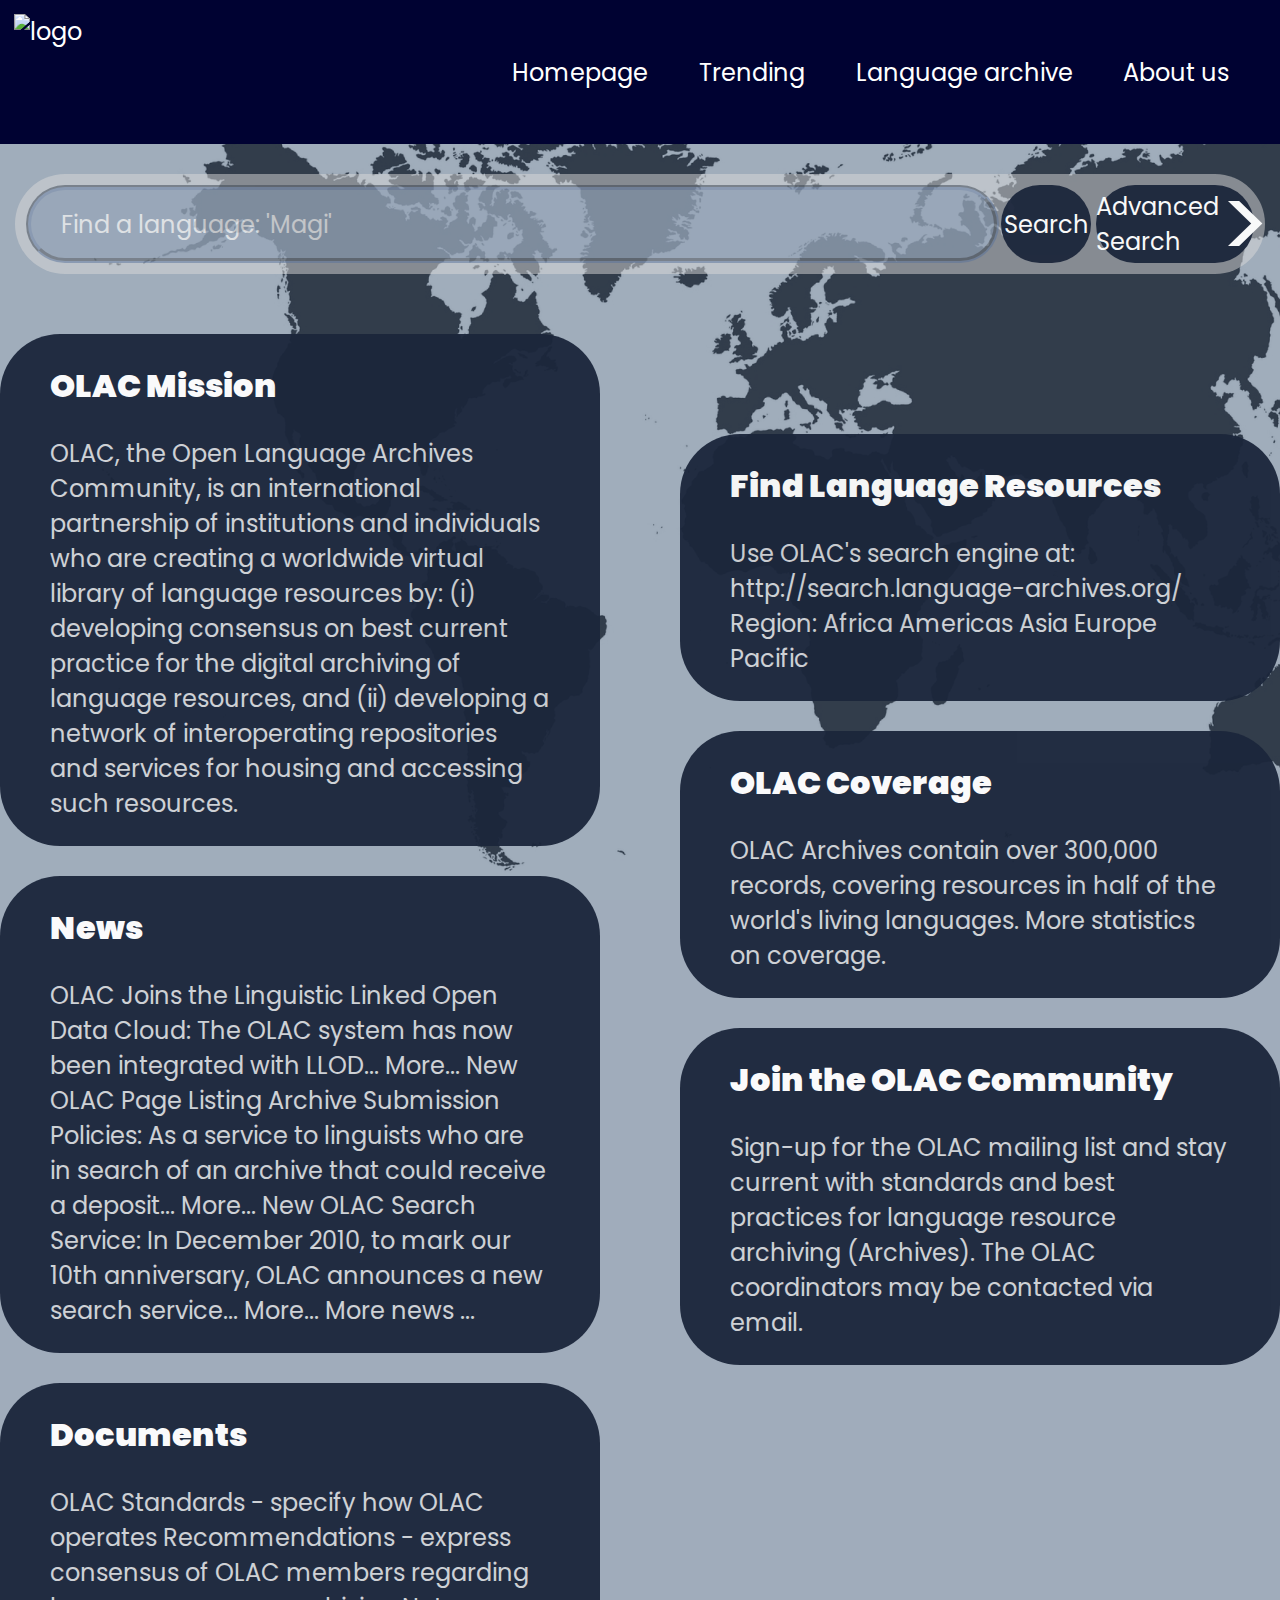
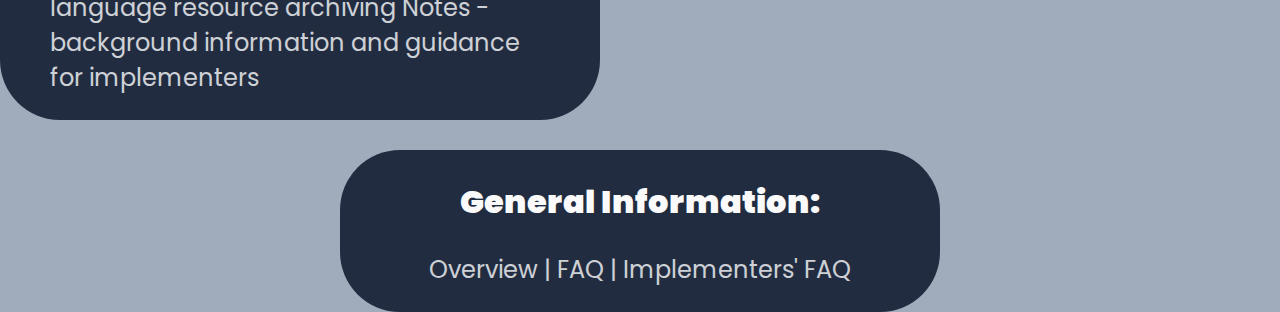
==== index.html @ 37f16895 "Updated the css, applied css to about.html, added a blank trending.html" ====
<!DOCTYPE html>
<html>
    <head>
        <link rel="stylesheet" href="styles.css">
        <link href='https://fonts.googleapis.com/css?family=Poppins' rel='stylesheet'>
    </head>
    
    <body class="background background-image">
        <button onclick="topFunction()" id="myBtn" title="Go to top">Top</button>
        <!-- This javascipt is taken from this site: 
        https://www.w3schools.com/howto/tryit.asp?filename=tryhow_js_scroll_to_top -->
        <script src="myscripts.js"></script> 

        <div id="header"> 
            <div>
                <div>
                    <img src="images/OLAC-logo.gif" alt="logo"/> 
                </div>
            </div>
            <div>
                <div>
                    <a href="index.html">
                        Homepage
                    </a>
                </div>
                <div>
                    <a href="trending.html">
                        Trending
                    </a>
                </div>
                <div>
                    <a href="archive.html">
                        Language archive
                    </a>
                </div>
                <div>
                    <a href="about.html">
                        About us
                    </a>
                </div>
            </div>
        </div>

        <div id="search-bar"> 
            <div></div>
            <div>
                <div>
                    <div>
                        Find a language: 'Magi'
                    </div>
                </div>
                <div>
                    <div>
                        Search
                    </div>
                </div>
                <div>
                    <div>
                        Advanced Search
                    </div>
                    <div>
                        >
                    </div>
                </div>
            </div>
        </div>

        <div id="text"> 
            <div class="container1">
                <div>
                    <div>
                        <div>
                            <h2>OLAC Mission</h2>
                            <p>
                                OLAC, the Open Language Archives Community, is an international partnership of institutions and individuals who are creating a worldwide virtual library of language resources by: 
                                (i) developing consensus on best current practice for the digital archiving of language resources, and (ii) developing a network of interoperating repositories and services for housing and accessing such resources.
                            </p>
                        </div>
                    </div>
                    
                    <div>
                        <div>
                            <h2>News</h2>
                            <p>
                                OLAC Joins the Linguistic Linked Open Data Cloud: The OLAC system has now been integrated with LLOD... More...
                                New OLAC Page Listing Archive Submission Policies: As a service to linguists who are in search of an archive that could receive a deposit... More...
                                New OLAC Search Service: In December 2010, to mark our 10th anniversary, OLAC announces a new search service... More...
                                More news ...
                            </p>
                        </div>
                    </div>

                    <div>
                        <div>
                            <h2>Documents</h2>
                            <p>
                                OLAC Standards      - specify how OLAC operates                                                          
                                Recommendations - express consensus of OLAC members regarding language resource archiving
                                Notes                          - background information and guidance for implementers  
                            </p>
                        </div>
                    </div>
                </div>

                <div>
                    <div>
                        <div>
                            <h2>Find Language Resources</h2>
                            <p>  
                                Use OLAC's search engine at: http://search.language-archives.org/
                                Region: Africa Americas Asia Europe Pacific
                            </p>
                        </div>
                    </div>

                    <div>
                        <div>
                            <h2>OLAC Coverage</h2>
                            <p>
                                OLAC Archives contain over 300,000 records, covering resources in half of the world's living languages. More statistics on coverage.
                            </p>
                        </div>
                    </div>

                    <div>
                        <div>
                            <h2>Join the OLAC Community</h2>
                            <p>
                                Sign-up for the OLAC mailing list and stay current with standards and best practices for language resource archiving (Archives).
                                The OLAC coordinators may be contacted via email.
                            </p>
                        </div>
                    </div>
                </div>
            </div>

            <div class="container1 center-container1 center-text">
                <div>
                    <div>
                        <div>
                            <h2>General Information:</h2>
                            <p>
                                Overview | FAQ | Implementers' FAQ
                            </p>
                        </div>
                    </div>
                </div>
            </div>
        </div>
    </body>
</html>
---- styles.css ----
/* A nice font */
body {
    font-family: 'Poppins';
    margin: 0;
    padding: 0;
    height: 100vh;
}

body.background-image {
    background: url('images/Background-Image-OLAC.jpg');
    background-size: cover;
    background-repeat: no-repeat;
}

body.background {
    background-color: rgb(65,90,119,0.5);
}

/* center text */
.center-text {
    text-align: center;
}

/* --------------------------------------------------------------------------- CSS for id: header, start --------------------------------------------------------------------------- */
#header {
    height: 144px;
    background-color: #000232;
    margin-bottom: 30px;
    display: flex;
    flex-direction: row;
    color: #ffffff;
    font-size: 24px;
    font-weight: 400;
}

#header > div:first-child {
    width: 165.71px;
    height: 116px;
    margin: 14px;
}

#header > div:first-child img {
    width: 165.71px;
    height: 116px;
}

#header > div:last-child {
    width: 60%;
    display: flex;
    flex-direction: row;
    color: #ffffff;
    margin-left: auto;
}

#header > div:last-child > div {
    margin: auto;
    margin-left: 0;
}

a {
    color: #ffffff;
    text-decoration: none;
}
/* --------------------------------------------------------------------------- CSS for id: header, end --------------------------------------------------------------------------- */



/* --------------------------------------------------------------------------- CSS for id: search-bar, start --------------------------------------------------------------------------- */
#search-bar {
    width: 97.65625%;
    height: 100px;
    margin-bottom: 60px;
    margin-left: auto;
    margin-right: auto;
    display: relative;
}

#search-bar > div {
    position: absolute;
    width: inherit;
    height: inherit;
}

#search-bar > div:first-child {
    background-color: #D9D9D9;
    border-radius: 50px;
    opacity: 50%;
}

#search-bar > div:last-child {
    display: flex;
    flex-direction: row;
}

#search-bar > div:last-child > div {
    height: 78%;
    border-radius: 39px;
    margin: auto;
}

#search-bar > div:last-child > div:first-child {
    margin-left: 11px;
    margin-right: 0;
}

#search-bar > div:last-child > div:last-child {
    margin-right: 11px;
}

#search-bar > div:last-child > div {
    display: flex;
}

#search-bar > div:last-child > div:first-child {
    width: 77.8%;
    background-color: #778DA9;
    opacity: 50%;
    box-sizing: border-box;
    border: 5px groove #1b263b88;
}

#search-bar > div:last-child > div:nth-child(2) {
    width: 7.2%;
    background-color: #1B263B;
    opacity: 95%;
}

#search-bar > div:last-child > div:nth-child(3) {
    width: 12.6%;
    background-color: #1B263B;
    opacity: 95%;
    flex-direction: row;
}

#search-bar > div:last-child > div > div {
    width: fit-content;
    margin: auto;
    color: #ffffff;
    font-size: 24px;
}

#search-bar > div:last-child > div:first-child > div {
    margin-left: 30px;
}

#search-bar > div:last-child > div:nth-child(3) > div:first-child {
    margin-right: 0;
}

#search-bar > div:last-child > div:nth-child(3) > div:last-child {
    margin-left: 0;
    font-size: 96px;
    margin-top: -32px;
}
/* --------------------------------------------------------------------------- CSS for id: search-bar, end --------------------------------------------------------------------------- */



/* --------------------------------------------------------------------------- CSS for class: container1, start --------------------------------------------------------------------------- */
/* Move elements to the center */
.center-container1 {
    width: 46.875%;
    margin-left: auto;
    margin-right: auto;
}

/* Creates a row of elements in the element with this class */
.container1:not(.center-container1) {
    display: flex;
    flex-direction: row;
}

/* Helps the container class to look nicer */
.container1:not(.center-container1) > div {
    width: 46.875%;
}

.container1:not(.center-container1) > div {
    margin-left: 0;
    margin-right: auto;
}

.container1:not(.center-container1) > div:last-child {
    margin-right: 0;
    margin-top: 100px;
}

.container1 .container1 > div:last-child {
    margin-top: 0;
}

.container1 > div > div:not(.container1) {
    background-color: #1B263B;
    color: #ffffff;
    margin-bottom: 30px;
    border-radius: 60px;
    opacity: 95%;
}

.container1 > div > div > div {
    width: 83.3333%;
    margin-left: auto;
    margin-right: auto;
    padding: 1px;
}

.container1 h2 {
    font-size: 32px;
    font-weight: 900;
}

.container1 p {
    font-size: 24px;
    opacity: 80%;
}
/* --------------------------------------------------------------------------- CSS for class: container1, end --------------------------------------------------------------------------- */



/* --------------------------------------------------------------------------- CSS for class: container2, start --------------------------------------------------------------------------- */
.container2 {
    width: 93.75%;
    margin-left: auto;
    margin-right: auto;
    display: relative;
    height: 1600px;
}

.container2 > div {
    position: absolute;
    width: inherit;
    height: inherit;
}

.container2 > div:first-child {
    background-color: #778DA9;
    border-radius: 50px;
    opacity: 50%;
    
}

.container2 > div:last-child {
    display: flex;
    flex-direction: column;
}

.container2 > div:last-child > div {
    background-color: #1B263B;
    width: 91.7%;
    opacity: 95%;
    color: white;
    border-radius: 60px;
    margin: auto;
    margin-top: 0;
    display: flex;
    flex-direction: row;
}

.container2 > div:last-child > div:first-child {
    margin-top: auto;
}

.container2 > div:last-child > div > div {
    margin: auto;
}

.container2 > div:last-child > div > div:first-child {
    width: 80.8%;
}

.container2 h2 {
    font-size: 32px;
    font-weight: 900;
}

.container2 p {
    font-size: 24px;
    opacity: 80%;
}
/* --------------------------------------------------------------------------- CSS for class: container2, end --------------------------------------------------------------------------- */


/* This style is a modyfied version of the one from this site: 
https://www.w3schools.com/howto/tryit.asp?filename=tryhow_js_scroll_to_top */
#myBtn {
    display: none;
    position: fixed;
    bottom: 20px;
    right: 30px;
    z-index: 99;
    font-size: 18px;
    border: none;
    outline: none;
    background-color: #1B263B;
    color: white;
    cursor: pointer;
    padding: 15px;
    border-radius: 200px;
    opacity: 95%;
}
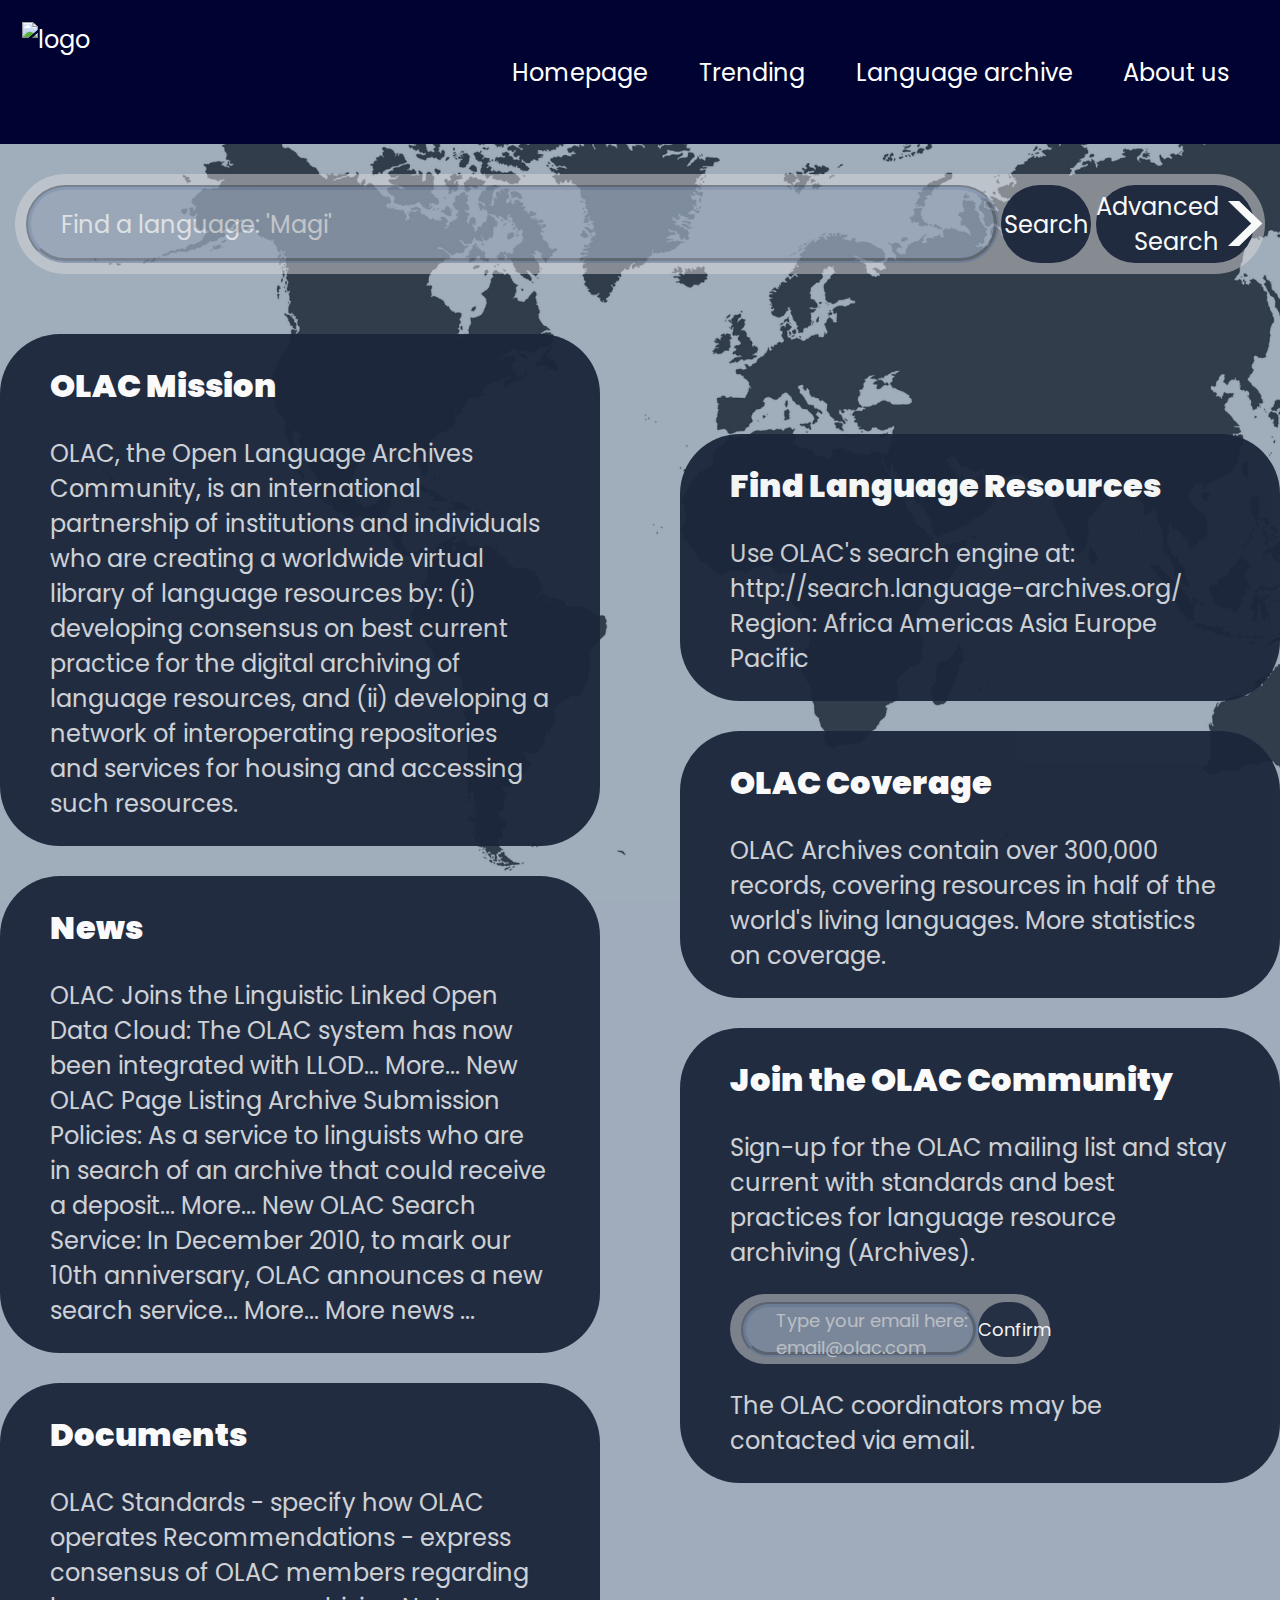
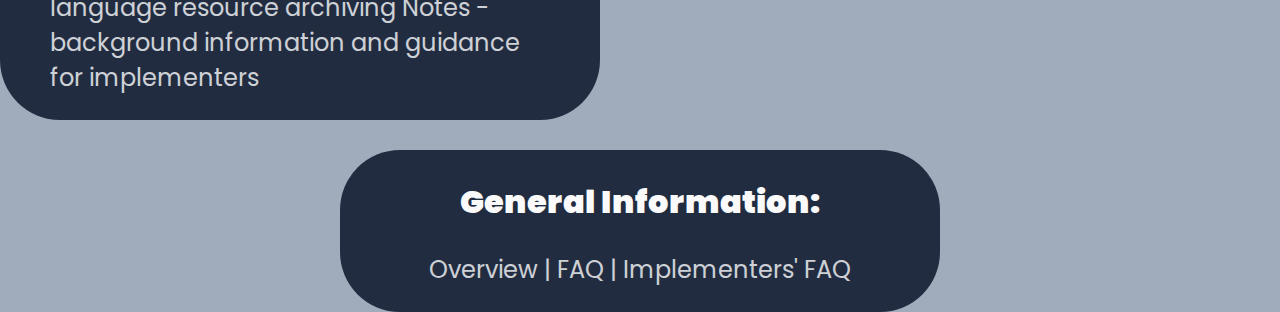
==== commit 0877289c: "Added the email-bar" ====
--- a/index.html
+++ b/index.html
@@ -127,6 +127,23 @@
                             <h2>Join the OLAC Community</h2>
                             <p>
                                 Sign-up for the OLAC mailing list and stay current with standards and best practices for language resource archiving (Archives).
+                            </p>
+                            <div id="email-bar"> 
+                                <div></div>
+                                <div>
+                                    <div>
+                                        <div>
+                                            Type your email here: email@olac.com
+                                        </div>
+                                    </div>
+                                    <div>
+                                        <div>
+                                            Confirm
+                                        </div>
+                                    </div>
+                                </div>
+                            </div>
+                            <p>
                                 The OLAC coordinators may be contacted via email.
                             </p>
                         </div>
--- a/styles.css
+++ b/styles.css
@@ -34,14 +34,14 @@
 }
 
 #header > div:first-child {
-    width: 165.71px;
-    height: 116px;
-    margin: 14px;
+    width: 144px;
+    height: 100.8px;
+    margin: 21.6px;
 }
 
 #header > div:first-child img {
-    width: 165.71px;
-    height: 116px;
+    width: 100%;
+    height: 100%;
 }
 
 #header > div:last-child {
@@ -130,6 +130,7 @@
     background-color: #1B263B;
     opacity: 95%;
     flex-direction: row;
+    text-align: right;
 }
 
 #search-bar > div:last-child > div > div {
@@ -156,6 +157,77 @@
 
 
 
+/* --------------------------------------------------------------------------- CSS for id: email-bar, start --------------------------------------------------------------------------- */
+#email-bar {
+    width: 25%;
+    height: 70px;
+    display: relative;
+}
+
+#email-bar > div {
+    position: absolute;
+    width: inherit;
+    height: inherit;
+}
+
+#email-bar > div:first-child {
+    background-color: #D9D9D9;
+    border-radius: 50px;
+    opacity: 50%;
+}
+
+#email-bar > div:last-child {
+    display: flex;
+    flex-direction: row;
+}
+
+#email-bar > div:last-child > div {
+    height: 78%;
+    border-radius: 39px;
+    margin: auto;
+}
+
+#email-bar > div:last-child > div:first-child {
+    margin-left: 11px;
+    margin-right: 0;
+}
+
+#email-bar > div:last-child > div:last-child {
+    margin-right: 11px;
+}
+
+#email-bar > div:last-child > div {
+    display: flex;
+}
+
+#email-bar > div:last-child > div:first-child {
+    width: 77%;
+    background-color: #778DA9;
+    opacity: 50%;
+    box-sizing: border-box;
+    border: 5px groove #1b263b88;
+}
+
+#email-bar > div:last-child > div:nth-child(2) {
+    width: 19%;
+    background-color: #1B263B;
+    opacity: 95%;
+}
+
+#email-bar > div:last-child > div > div {
+    width: fit-content;
+    margin: auto;
+    color: #ffffff;
+    font-size: 18px;
+}
+
+#email-bar > div:last-child > div:first-child > div {
+    margin-left: 30px;
+}
+/* --------------------------------------------------------------------------- CSS for id: email-bar, end --------------------------------------------------------------------------- */
+
+
+
 /* --------------------------------------------------------------------------- CSS for class: container1, start --------------------------------------------------------------------------- */
 /* Move elements to the center */
 .center-container1 {
@@ -251,13 +323,17 @@
     color: white;
     border-radius: 60px;
     margin: auto;
-    margin-top: 0;
+    margin-bottom: 0;
     display: flex;
     flex-direction: row;
 }
 
 .container2 > div:last-child > div:first-child {
-    margin-top: auto;
+    margin: auto;
+}
+
+.container2 > div:last-child > div:last-child {
+    margin: auto;
 }
 
 .container2 > div:last-child > div > div {
@@ -278,6 +354,100 @@
     opacity: 80%;
 }
 /* --------------------------------------------------------------------------- CSS for class: container2, end --------------------------------------------------------------------------- */
+
+
+
+/* --------------------------------------------------------------------------- CSS for class: container3, start --------------------------------------------------------------------------- */
+.container3 {
+    width: 93.75%;
+    margin-left: auto;
+    margin-right: auto;
+    display: flex;
+    flex-direction: column;
+    height: 302px;
+    margin-bottom: 60px;
+}
+
+.container3 > div:first-child {
+    height: 60px;
+    width: 100%;
+    background-color: #1B263B;
+    margin-bottom: auto;
+    border-radius: 30px;
+    opacity: 95%;
+    display: flex;
+}
+
+.container3 > div:last-child {
+    height: 218px;
+    width: inherit;
+    display: relative;
+}
+
+.container3 > div:last-child > div {
+    height: inherit;
+    width: inherit;
+    position: absolute;
+}
+
+.container3 > div:last-child > div {
+    display: flex;
+    flex-direction: row;
+}
+
+.container3 > div:last-child > div:first-child > div {
+    background-color: #778DA9;
+    border-radius: 30px;
+    opacity: 50%;
+}
+
+.container3 > div:last-child > div > div {
+    width: 8.875%;
+    margin-right: auto;
+    display: flex;
+    flex-direction: column;
+}
+
+.container3 > div:last-child > div > div:last-child {
+    margin-right: 0;
+}
+
+.container3 > div:last-child > div:first-child > div > div {
+    background-color: #1B263B;
+    border-radius: 30px;
+    margin-top: auto;
+}
+
+.container3 > div:last-child > div > div > div {
+    display: flex;
+    flex-direction: column;
+}
+
+.container3 > div:last-child > div > div > div:first-child {
+    height: 72.37706422%;
+}
+
+.container3 > div:last-child > div > div > div:last-child {
+    height: 27.52293578%;
+}
+.container3 p {
+    width: fit-content;
+    margin: auto;
+    margin-bottom: 0;
+    text-align: center;
+    color: white;
+    font-size: 24px;
+}
+
+.container3 p:last-child {
+    margin: auto;
+}
+
+.container3 > div:first-child p {
+    font-size: 32px;
+    margin-left: 2.2375%;
+}
+/* --------------------------------------------------------------------------- CSS for class: container3, end --------------------------------------------------------------------------- */
 
 
 /* This style is a modyfied version of the one from this site: 
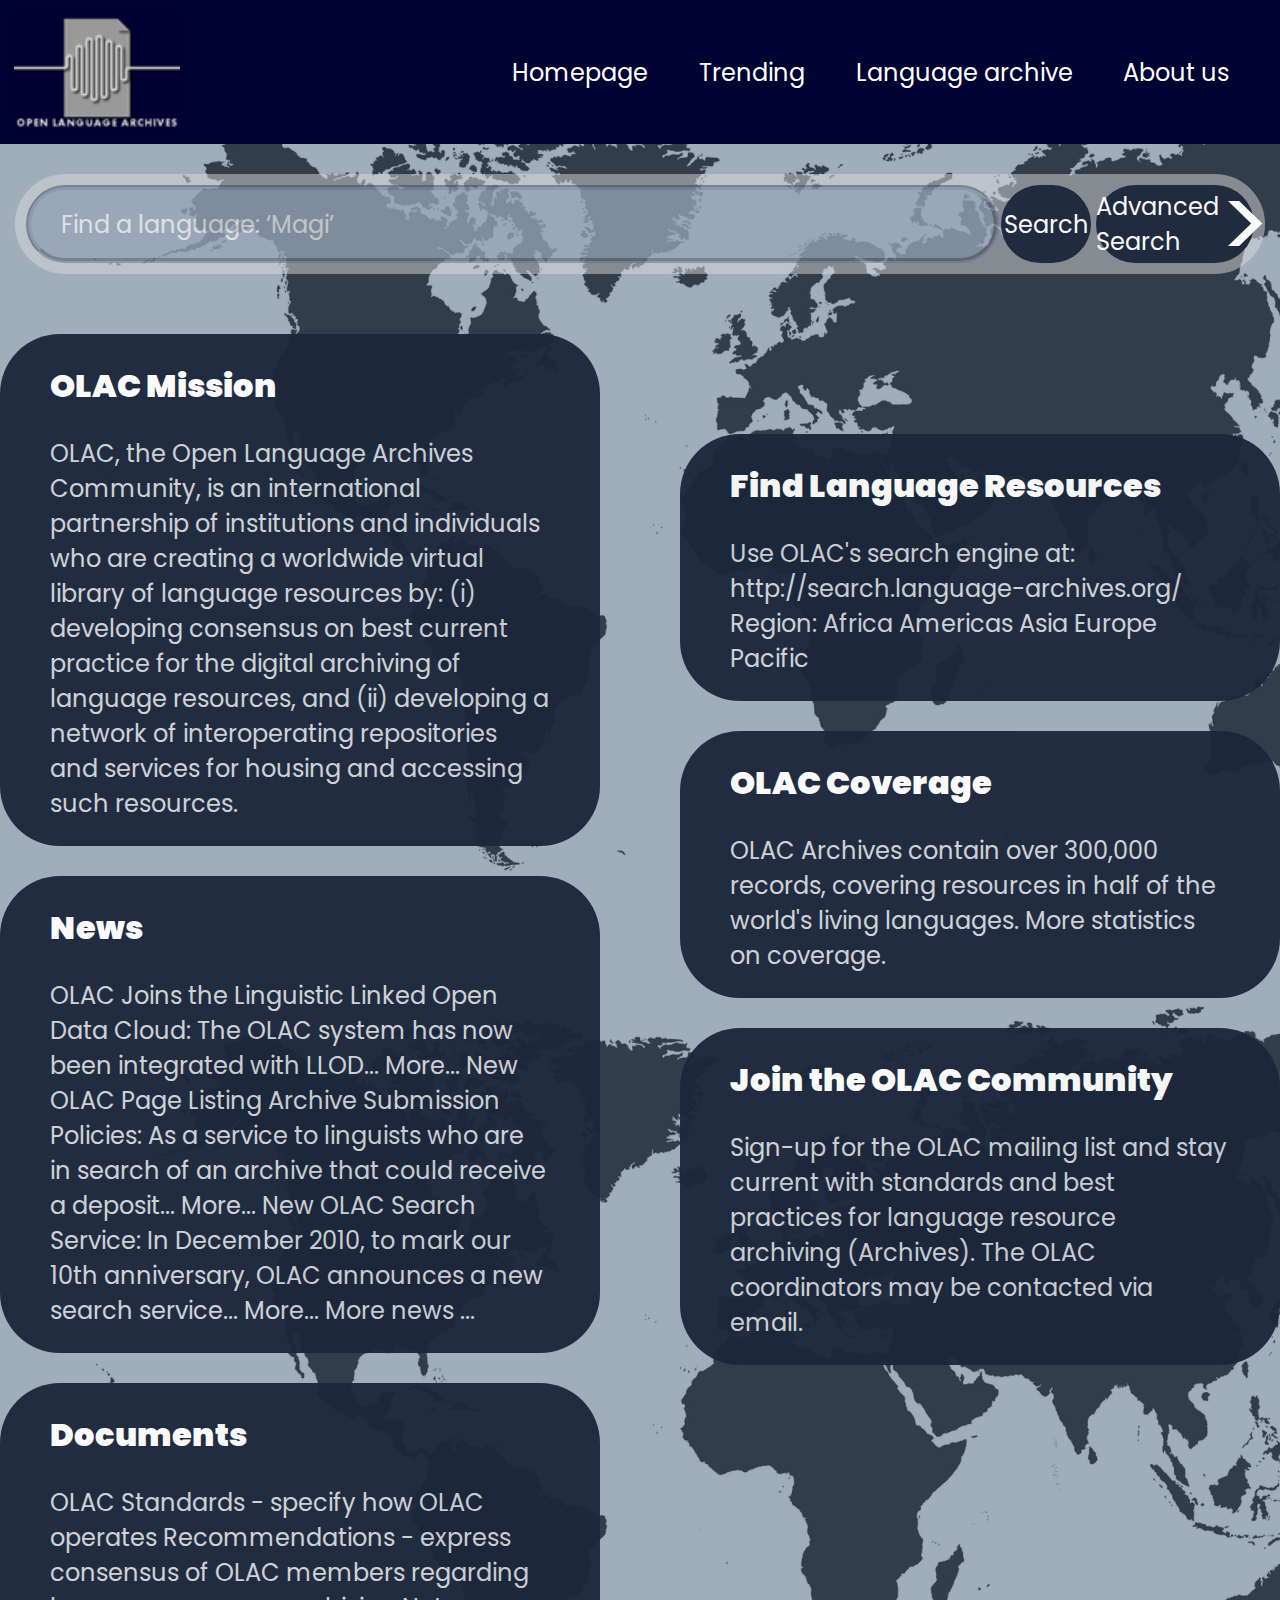
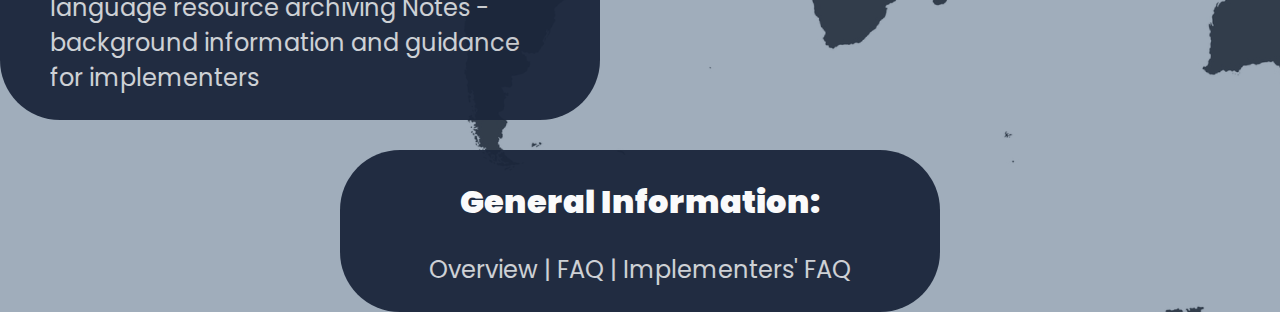
==== commit 74704c63: "add search result files and update css" ====
--- a/index.html
+++ b/index.html
@@ -5,7 +5,7 @@
         <link href='https://fonts.googleapis.com/css?family=Poppins' rel='stylesheet'>
     </head>
     
-    <body class="background background-image">
+    <body class="background">
         <button onclick="topFunction()" id="myBtn" title="Go to top">Top</button>
         <!-- This javascipt is taken from this site: 
         https://www.w3schools.com/howto/tryit.asp?filename=tryhow_js_scroll_to_top -->
@@ -19,34 +19,28 @@
             </div>
             <div>
                 <div>
-                    <a href="index.html">
-                        Homepage
-                    </a>
+                    Homepage
                 </div>
                 <div>
-                    <a href="trending.html">
-                        Trending
-                    </a>
+                    Trending
                 </div>
                 <div>
-                    <a href="archive.html">
-                        Language archive
-                    </a>
+                    Language archive
                 </div>
                 <div>
-                    <a href="about.html">
-                        About us
-                    </a>
+                    About us
                 </div>
             </div>
         </div>
 
         <div id="search-bar"> 
-            <div></div>
+            <div>
+
+            </div>
             <div>
                 <div>
                     <div>
-                        Find a language: 'Magi'
+                        Find a language: ‘Magi’
                     </div>
                 </div>
                 <div>
@@ -127,23 +121,6 @@
                             <h2>Join the OLAC Community</h2>
                             <p>
                                 Sign-up for the OLAC mailing list and stay current with standards and best practices for language resource archiving (Archives).
-                            </p>
-                            <div id="email-bar"> 
-                                <div></div>
-                                <div>
-                                    <div>
-                                        <div>
-                                            Type your email here: email@olac.com
-                                        </div>
-                                    </div>
-                                    <div>
-                                        <div>
-                                            Confirm
-                                        </div>
-                                    </div>
-                                </div>
-                            </div>
-                            <p>
                                 The OLAC coordinators may be contacted via email.
                             </p>
                         </div>
--- a/styles.css
+++ b/styles.css
@@ -2,18 +2,15 @@
 body {
     font-family: 'Poppins';
     margin: 0;
-    padding: 0;
+    /* background-color: rgb(65, 90, 119, 0.5); */
+}
+
+.background {
+    position: relative;
+    width: 100%;
     height: 100vh;
-}
-
-body.background-image {
     background: url('images/Background-Image-OLAC.jpg');
     background-size: cover;
-    background-repeat: no-repeat;
-}
-
-body.background {
-    background-color: rgb(65,90,119,0.5);
 }
 
 /* center text */
@@ -34,14 +31,14 @@
 }
 
 #header > div:first-child {
-    width: 144px;
-    height: 100.8px;
-    margin: 21.6px;
+    width: 165.71px;
+    height: 116px;
+    margin: 14px;
 }
 
 #header > div:first-child img {
-    width: 100%;
-    height: 100%;
+    width: 165.71px;
+    height: 116px;
 }
 
 #header > div:last-child {
@@ -55,11 +52,6 @@
 #header > div:last-child > div {
     margin: auto;
     margin-left: 0;
-}
-
-a {
-    color: #ffffff;
-    text-decoration: none;
 }
 /* --------------------------------------------------------------------------- CSS for id: header, end --------------------------------------------------------------------------- */
 
@@ -130,7 +122,6 @@
     background-color: #1B263B;
     opacity: 95%;
     flex-direction: row;
-    text-align: right;
 }
 
 #search-bar > div:last-child > div > div {
@@ -157,77 +148,6 @@
 
 
 
-/* --------------------------------------------------------------------------- CSS for id: email-bar, start --------------------------------------------------------------------------- */
-#email-bar {
-    width: 25%;
-    height: 70px;
-    display: relative;
-}
-
-#email-bar > div {
-    position: absolute;
-    width: inherit;
-    height: inherit;
-}
-
-#email-bar > div:first-child {
-    background-color: #D9D9D9;
-    border-radius: 50px;
-    opacity: 50%;
-}
-
-#email-bar > div:last-child {
-    display: flex;
-    flex-direction: row;
-}
-
-#email-bar > div:last-child > div {
-    height: 78%;
-    border-radius: 39px;
-    margin: auto;
-}
-
-#email-bar > div:last-child > div:first-child {
-    margin-left: 11px;
-    margin-right: 0;
-}
-
-#email-bar > div:last-child > div:last-child {
-    margin-right: 11px;
-}
-
-#email-bar > div:last-child > div {
-    display: flex;
-}
-
-#email-bar > div:last-child > div:first-child {
-    width: 77%;
-    background-color: #778DA9;
-    opacity: 50%;
-    box-sizing: border-box;
-    border: 5px groove #1b263b88;
-}
-
-#email-bar > div:last-child > div:nth-child(2) {
-    width: 19%;
-    background-color: #1B263B;
-    opacity: 95%;
-}
-
-#email-bar > div:last-child > div > div {
-    width: fit-content;
-    margin: auto;
-    color: #ffffff;
-    font-size: 18px;
-}
-
-#email-bar > div:last-child > div:first-child > div {
-    margin-left: 30px;
-}
-/* --------------------------------------------------------------------------- CSS for id: email-bar, end --------------------------------------------------------------------------- */
-
-
-
 /* --------------------------------------------------------------------------- CSS for class: container1, start --------------------------------------------------------------------------- */
 /* Move elements to the center */
 .center-container1 {
@@ -240,6 +160,7 @@
 .container1:not(.center-container1) {
     display: flex;
     flex-direction: row;
+    gap: 15px;
 }
 
 /* Helps the container class to look nicer */
@@ -248,7 +169,6 @@
 }
 
 .container1:not(.center-container1) > div {
-    margin-left: 0;
     margin-right: auto;
 }
 
@@ -276,178 +196,105 @@
     padding: 1px;
 }
 
-.container1 h2 {
+.container1 > div > div > div > h2 {
     font-size: 32px;
     font-weight: 900;
 }
 
-.container1 p {
+.container1 > div > div > div > p {
     font-size: 24px;
     opacity: 80%;
 }
-/* --------------------------------------------------------------------------- CSS for class: container1, end --------------------------------------------------------------------------- */
-
-
-
-/* --------------------------------------------------------------------------- CSS for class: container2, start --------------------------------------------------------------------------- */
-.container2 {
-    width: 93.75%;
-    margin-left: auto;
-    margin-right: auto;
-    display: relative;
-    height: 1600px;
-}
-
-.container2 > div {
-    position: absolute;
-    width: inherit;
-    height: inherit;
-}
-
-.container2 > div:first-child {
+
+/* --------------------------------------------------------------------------- CSS for search results, start --------------------------------------------------------------------------- */
+
+
+.container:not(.center) div.advanced_search {
+    background-color: #D9D9D9;
+    border-radius: 30px;
+    opacity: 100%;
+    margin-left: auto;
+    margin-right: auto;
+    margin-top: 40px;
+    width: 80%;
+    padding: 10px 20px;
+}
+
+.blue_bg {
+    background-color: #a9b4c2;
+}
+
+.search_tag {
     background-color: #778DA9;
-    border-radius: 50px;
-    opacity: 50%;
-    
-}
-
-.container2 > div:last-child {
-    display: flex;
-    flex-direction: column;
-}
-
-.container2 > div:last-child > div {
-    background-color: #1B263B;
-    width: 91.7%;
-    opacity: 95%;
-    color: white;
-    border-radius: 60px;
+    width: 15%;
+    border-radius: 5px;
+    padding: 6px;
+    color: #FFFFFF;
+}
+
+.advanced_search .search_table {
+    width: 100%;
     margin: auto;
-    margin-bottom: 0;
-    display: flex;
-    flex-direction: row;
-}
-
-.container2 > div:last-child > div:first-child {
-    margin: auto;
-}
-
-.container2 > div:last-child > div:last-child {
-    margin: auto;
-}
-
-.container2 > div:last-child > div > div {
-    margin: auto;
-}
-
-.container2 > div:last-child > div > div:first-child {
-    width: 80.8%;
-}
-
-.container2 h2 {
-    font-size: 32px;
-    font-weight: 900;
-}
-
-.container2 p {
-    font-size: 24px;
-    opacity: 80%;
-}
-/* --------------------------------------------------------------------------- CSS for class: container2, end --------------------------------------------------------------------------- */
-
-
-
-/* --------------------------------------------------------------------------- CSS for class: container3, start --------------------------------------------------------------------------- */
-.container3 {
-    width: 93.75%;
-    margin-left: auto;
-    margin-right: auto;
-    display: flex;
-    flex-direction: column;
-    height: 302px;
-    margin-bottom: 60px;
-}
-
-.container3 > div:first-child {
-    height: 60px;
+    border-spacing: 20px;
+}
+
+.search_input {
+    border-radius: 5px;
+    background-color: #FFFFFF;
+    padding: 6px;
+    color:rgba(0, 0, 0, 0.5);
+}
+
+.advanced_search_results {
+    background-color: #1B263B;
+    color: #FFFFFF;
+    border-radius: 20px;
+    /* margin: auto; */
     width: 100%;
-    background-color: #1B263B;
-    margin-bottom: auto;
-    border-radius: 30px;
-    opacity: 95%;
-    display: flex;
-}
-
-.container3 > div:last-child {
-    height: 218px;
-    width: inherit;
-    display: relative;
-}
-
-.container3 > div:last-child > div {
-    height: inherit;
-    width: inherit;
-    position: absolute;
-}
-
-.container3 > div:last-child > div {
-    display: flex;
-    flex-direction: row;
-}
-
-.container3 > div:last-child > div:first-child > div {
-    background-color: #778DA9;
-    border-radius: 30px;
-    opacity: 50%;
-}
-
-.container3 > div:last-child > div > div {
-    width: 8.875%;
-    margin-right: auto;
-    display: flex;
-    flex-direction: column;
-}
-
-.container3 > div:last-child > div > div:last-child {
-    margin-right: 0;
-}
-
-.container3 > div:last-child > div:first-child > div > div {
-    background-color: #1B263B;
-    border-radius: 30px;
-    margin-top: auto;
-}
-
-.container3 > div:last-child > div > div > div {
-    display: flex;
-    flex-direction: column;
-}
-
-.container3 > div:last-child > div > div > div:first-child {
-    height: 72.37706422%;
-}
-
-.container3 > div:last-child > div > div > div:last-child {
-    height: 27.52293578%;
-}
-.container3 p {
-    width: fit-content;
-    margin: auto;
-    margin-bottom: 0;
+}
+
+.advanced_search_results > tbody > tr > th {
+    width: 14%;
+}
+
+.advanced_search_results_body {
+    background-color: #a9b4c2;
+    width: 100%;
+    border-radius: 20px;
+    border-spacing: 20px;
+    margin-top: 20px;
+}
+
+.advanced_search_results_body td{
+    background-color: #a9b4c2;
+    border-radius: 20px;
+    /* border-spacing: 20px; */
+    width: 14%;
     text-align: center;
-    color: white;
-    font-size: 24px;
-}
-
-.container3 p:last-child {
-    margin: auto;
-}
-
-.container3 > div:first-child p {
-    font-size: 32px;
-    margin-left: 2.2375%;
-}
-/* --------------------------------------------------------------------------- CSS for class: container3, end --------------------------------------------------------------------------- */
+}
+
+.advanced_search_results_body .language_tag {
+    background-color: #1B263B;
+    color: #FFFFFF;
+}
+
+.advanced_search p {
+    font-weight: bold;
+}
+
+.advanced_search a {
+    padding: 6px;
+    border-radius: 10px;
+    background-color: #1B263B;
+    color: #FFFFFF;
+}
+
+a:visited {
+    color: #95d4ff;
+}
+
+
+/* --------------------------------------------------------------------------- CSS for search results, end --------------------------------------------------------------------------- */
 
 
 /* This style is a modyfied version of the one from this site: 
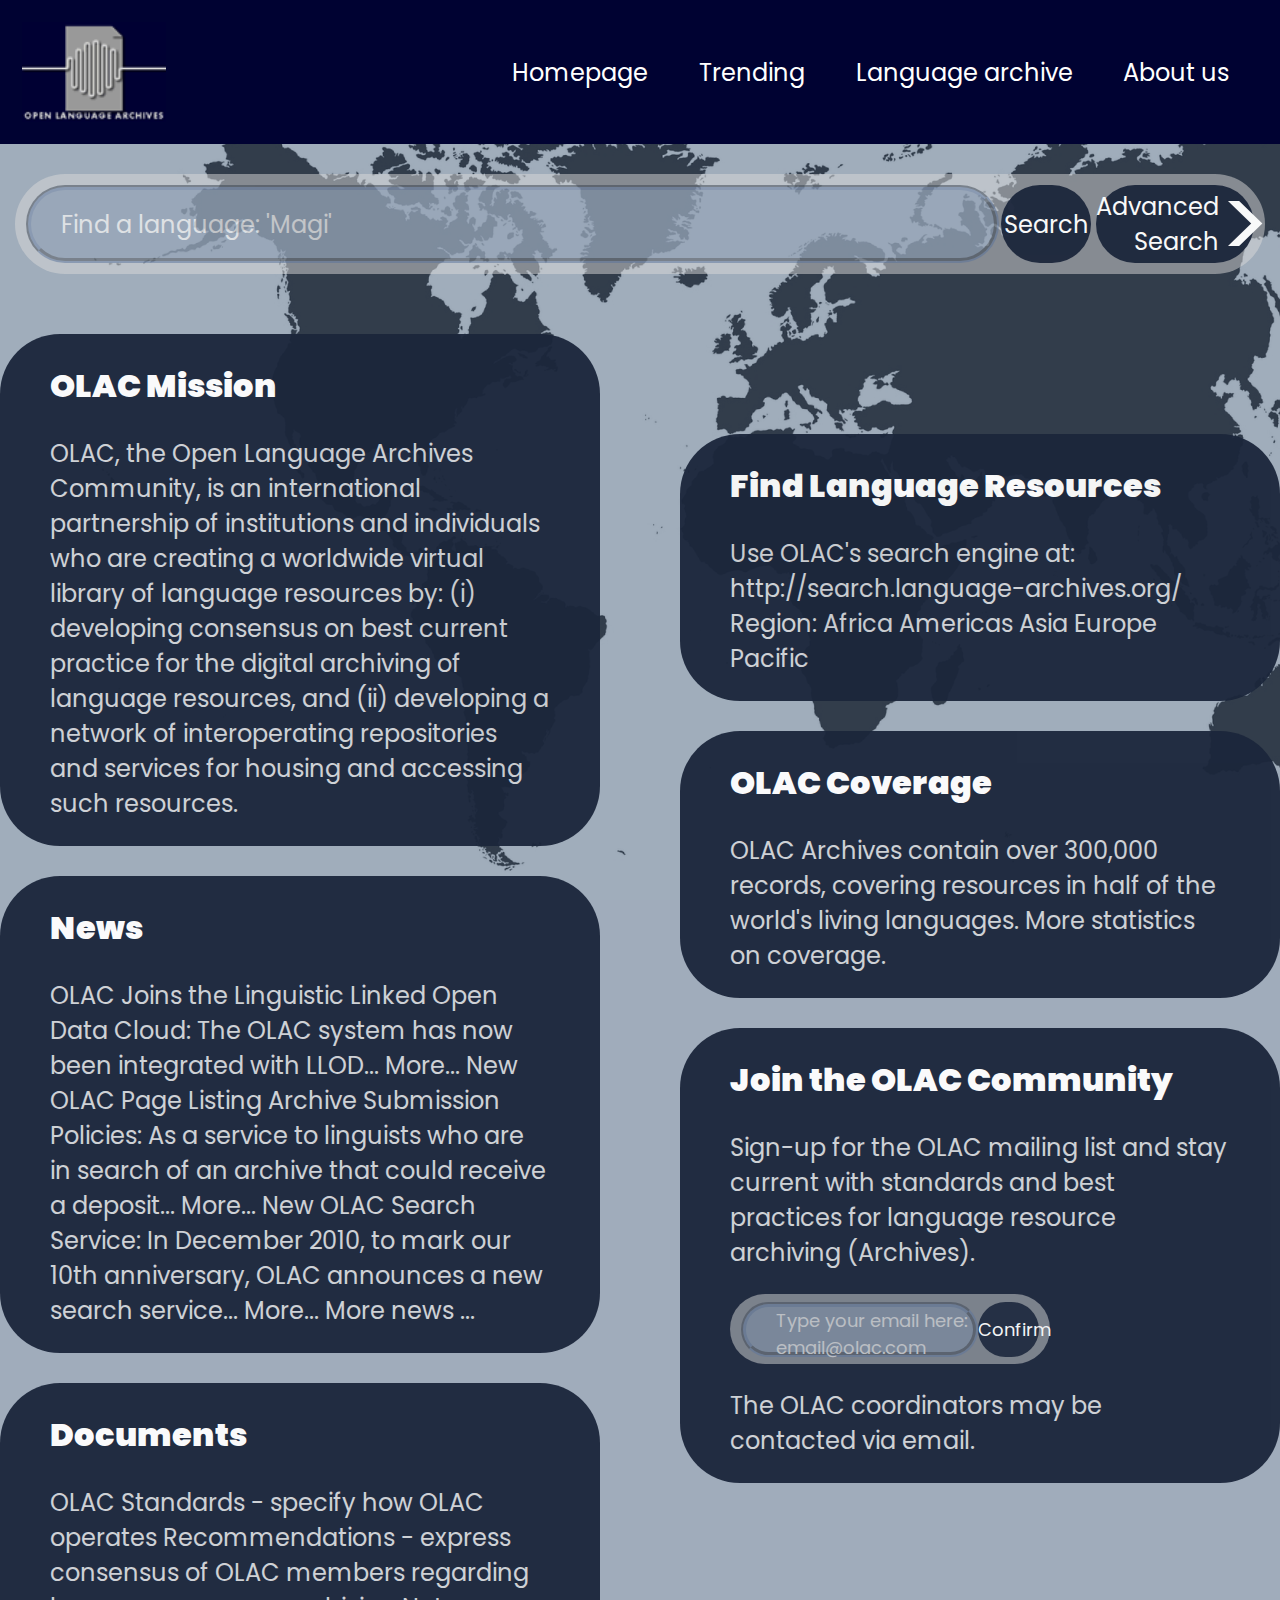
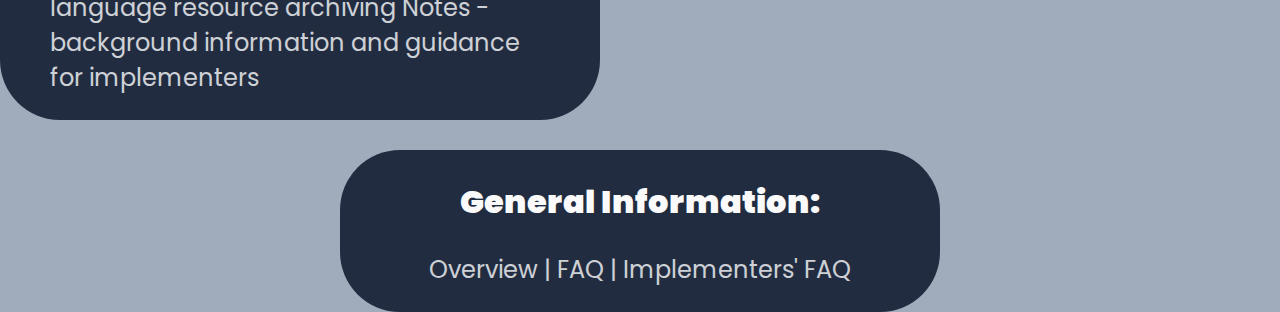
==== commit fa20673c: "Merge branch 'main' of https://github.com/LiamKlunder/OLAC_Redesign" ====
--- a/index.html
+++ b/index.html
@@ -5,7 +5,7 @@
         <link href='https://fonts.googleapis.com/css?family=Poppins' rel='stylesheet'>
     </head>
     
-    <body class="background">
+    <body class="background background-image">
         <button onclick="topFunction()" id="myBtn" title="Go to top">Top</button>
         <!-- This javascipt is taken from this site: 
         https://www.w3schools.com/howto/tryit.asp?filename=tryhow_js_scroll_to_top -->
@@ -19,28 +19,34 @@
             </div>
             <div>
                 <div>
-                    Homepage
+                    <a href="index.html">
+                        Homepage
+                    </a>
                 </div>
                 <div>
-                    Trending
+                    <a href="trending.html">
+                        Trending
+                    </a>
                 </div>
                 <div>
-                    Language archive
+                    <a href="archive.html">
+                        Language archive
+                    </a>
                 </div>
                 <div>
-                    About us
+                    <a href="about.html">
+                        About us
+                    </a>
                 </div>
             </div>
         </div>
 
         <div id="search-bar"> 
-            <div>
-
-            </div>
+            <div></div>
             <div>
                 <div>
                     <div>
-                        Find a language: ‘Magi’
+                        Find a language: 'Magi'
                     </div>
                 </div>
                 <div>
@@ -121,6 +127,23 @@
                             <h2>Join the OLAC Community</h2>
                             <p>
                                 Sign-up for the OLAC mailing list and stay current with standards and best practices for language resource archiving (Archives).
+                            </p>
+                            <div id="email-bar"> 
+                                <div></div>
+                                <div>
+                                    <div>
+                                        <div>
+                                            Type your email here: email@olac.com
+                                        </div>
+                                    </div>
+                                    <div>
+                                        <div>
+                                            Confirm
+                                        </div>
+                                    </div>
+                                </div>
+                            </div>
+                            <p>
                                 The OLAC coordinators may be contacted via email.
                             </p>
                         </div>
--- a/styles.css
+++ b/styles.css
@@ -2,15 +2,18 @@
 body {
     font-family: 'Poppins';
     margin: 0;
-    /* background-color: rgb(65, 90, 119, 0.5); */
-}
-
-.background {
-    position: relative;
-    width: 100%;
+    padding: 0;
     height: 100vh;
+}
+
+body.background-image {
     background: url('images/Background-Image-OLAC.jpg');
     background-size: cover;
+    background-repeat: no-repeat;
+}
+
+body.background {
+    background-color: rgb(65,90,119,0.5);
 }
 
 /* center text */
@@ -31,14 +34,14 @@
 }
 
 #header > div:first-child {
-    width: 165.71px;
-    height: 116px;
-    margin: 14px;
+    width: 144px;
+    height: 100.8px;
+    margin: 21.6px;
 }
 
 #header > div:first-child img {
-    width: 165.71px;
-    height: 116px;
+    width: 100%;
+    height: 100%;
 }
 
 #header > div:last-child {
@@ -52,6 +55,11 @@
 #header > div:last-child > div {
     margin: auto;
     margin-left: 0;
+}
+
+a {
+    color: #ffffff;
+    text-decoration: none;
 }
 /* --------------------------------------------------------------------------- CSS for id: header, end --------------------------------------------------------------------------- */
 
@@ -122,6 +130,7 @@
     background-color: #1B263B;
     opacity: 95%;
     flex-direction: row;
+    text-align: right;
 }
 
 #search-bar > div:last-child > div > div {
@@ -148,6 +157,77 @@
 
 
 
+/* --------------------------------------------------------------------------- CSS for id: email-bar, start --------------------------------------------------------------------------- */
+#email-bar {
+    width: 25%;
+    height: 70px;
+    display: relative;
+}
+
+#email-bar > div {
+    position: absolute;
+    width: inherit;
+    height: inherit;
+}
+
+#email-bar > div:first-child {
+    background-color: #D9D9D9;
+    border-radius: 50px;
+    opacity: 50%;
+}
+
+#email-bar > div:last-child {
+    display: flex;
+    flex-direction: row;
+}
+
+#email-bar > div:last-child > div {
+    height: 78%;
+    border-radius: 39px;
+    margin: auto;
+}
+
+#email-bar > div:last-child > div:first-child {
+    margin-left: 11px;
+    margin-right: 0;
+}
+
+#email-bar > div:last-child > div:last-child {
+    margin-right: 11px;
+}
+
+#email-bar > div:last-child > div {
+    display: flex;
+}
+
+#email-bar > div:last-child > div:first-child {
+    width: 77%;
+    background-color: #778DA9;
+    opacity: 50%;
+    box-sizing: border-box;
+    border: 5px groove #1b263b88;
+}
+
+#email-bar > div:last-child > div:nth-child(2) {
+    width: 19%;
+    background-color: #1B263B;
+    opacity: 95%;
+}
+
+#email-bar > div:last-child > div > div {
+    width: fit-content;
+    margin: auto;
+    color: #ffffff;
+    font-size: 18px;
+}
+
+#email-bar > div:last-child > div:first-child > div {
+    margin-left: 30px;
+}
+/* --------------------------------------------------------------------------- CSS for id: email-bar, end --------------------------------------------------------------------------- */
+
+
+
 /* --------------------------------------------------------------------------- CSS for class: container1, start --------------------------------------------------------------------------- */
 /* Move elements to the center */
 .center-container1 {
@@ -160,7 +240,6 @@
 .container1:not(.center-container1) {
     display: flex;
     flex-direction: row;
-    gap: 15px;
 }
 
 /* Helps the container class to look nicer */
@@ -169,6 +248,7 @@
 }
 
 .container1:not(.center-container1) > div {
+    margin-left: 0;
     margin-right: auto;
 }
 
@@ -196,12 +276,12 @@
     padding: 1px;
 }
 
-.container1 > div > div > div > h2 {
+.container1 h2 {
     font-size: 32px;
     font-weight: 900;
 }
 
-.container1 > div > div > div > p {
+.container1 p {
     font-size: 24px;
     opacity: 80%;
 }
@@ -295,6 +375,246 @@
 
 
 /* --------------------------------------------------------------------------- CSS for search results, end --------------------------------------------------------------------------- */
+
+
+
+/* --------------------------------------------------------------------------- CSS for class: container2, start --------------------------------------------------------------------------- */
+.container2 {
+    width: 93.75%;
+    margin-left: auto;
+    margin-right: auto;
+    display: relative;
+    height: 1600px;
+}
+
+.container2 > div {
+    position: absolute;
+    width: inherit;
+    height: inherit;
+}
+
+.container2 > div:first-child {
+    background-color: #778DA9;
+    border-radius: 50px;
+    opacity: 50%;
+    
+}
+
+.container2 > div:last-child {
+    display: flex;
+    flex-direction: column;
+}
+
+.container2 > div:last-child > div {
+    background-color: #1B263B;
+    width: 91.7%;
+    opacity: 95%;
+    color: white;
+    border-radius: 60px;
+    margin: auto;
+    margin-bottom: 0;
+    display: flex;
+    flex-direction: row;
+}
+
+.container2 > div:last-child > div:first-child {
+    margin: auto;
+}
+
+.container2 > div:last-child > div:last-child {
+    margin: auto;
+}
+
+.container2 > div:last-child > div > div {
+    margin: auto;
+}
+
+.container2 > div:last-child > div > div:first-child {
+    width: 80.8%;
+}
+
+.container2 h2 {
+    font-size: 32px;
+    font-weight: 900;
+}
+
+.container2 p {
+    font-size: 24px;
+    opacity: 80%;
+}
+/* --------------------------------------------------------------------------- CSS for class: container2, end --------------------------------------------------------------------------- */
+
+
+
+/* --------------------------------------------------------------------------- CSS for class: container3, start --------------------------------------------------------------------------- */
+.container3 {
+    width: 93.75%;
+    margin-left: auto;
+    margin-right: auto;
+    display: flex;
+    flex-direction: column;
+    height: 302px;
+    margin-bottom: 60px;
+}
+
+.container3 > div:first-child {
+    height: 60px;
+    width: 100%;
+    background-color: #1B263B;
+    margin-bottom: auto;
+    border-radius: 30px;
+    opacity: 95%;
+    display: flex;
+}
+
+.container3 > div:last-child {
+    height: 218px;
+    width: inherit;
+    display: relative;
+}
+
+.container3 > div:last-child > div {
+    height: inherit;
+    width: inherit;
+    position: absolute;
+}
+
+.container3 > div:last-child > div {
+    display: flex;
+    flex-direction: row;
+}
+
+.container3 > div:last-child > div:first-child > div {
+    background-color: #778DA9;
+    border-radius: 30px;
+    opacity: 50%;
+}
+
+.container3 > div:last-child > div > div {
+    width: 8.875%;
+    margin-right: auto;
+    display: flex;
+    flex-direction: column;
+}
+
+.container3 > div:last-child > div > div:last-child {
+    margin-right: 0;
+}
+
+.container3 > div:last-child > div:first-child > div > div {
+    background-color: #1B263B;
+    border-radius: 30px;
+    margin-top: auto;
+}
+
+.container3 > div:last-child > div > div > div {
+    display: flex;
+    flex-direction: column;
+}
+
+.container3 > div:last-child > div > div > div:first-child {
+    height: 72.37706422%;
+}
+
+.container3 > div:last-child > div > div > div:last-child {
+    height: 27.52293578%;
+}
+.container3 p {
+    width: fit-content;
+    margin: auto;
+    margin-bottom: 0;
+    text-align: center;
+    color: white;
+    font-size: 24px;
+}
+
+.container3 p:last-child {
+    margin: auto;
+}
+
+.container3 > div:first-child p {
+    font-size: 32px;
+    margin-left: 2.2375%;
+}
+/* --------------------------------------------------------------------------- CSS for class: container3, end --------------------------------------------------------------------------- */
+
+
+
+/* --------------------------------------------------------------------------- CSS for class: container4, start --------------------------------------------------------------------------- */
+.container4 {
+    width: 93.75%;
+    margin-left: auto;
+    margin-right: auto;
+    display: relative;
+    height: 1400px;
+}
+
+.container4 > div {
+    position: absolute;
+    width: inherit;
+    height: inherit;
+}
+
+.container4 > div:first-child {
+    background-color: #D9D9D9;
+    border-radius: 10px;
+    
+}
+
+.container4 > div:last-child {
+    display: flex;
+    flex-direction: column;
+}
+
+.container4 > div:last-child > div:first-child {
+    background-color: #415A77;
+    position: absolute;
+    left: 5%;
+    top: 2%;
+    border-radius: 10px;
+    width: 11%;
+    padding: 10px;
+    font-weight: bold;
+}
+
+.container4 > div:last-child > div {
+    background-color: #1B263B;
+    width: 91.7%;
+    opacity: 95%;
+    color: white;
+    border-radius: 10px;
+    margin: auto;
+    margin-bottom: 0;
+    display: flex;
+    flex-direction: row;
+}
+
+.container4 > div:last-child > div:first-child {
+    margin: auto;
+}
+
+.container4 > div:last-child > div:last-child {
+    margin: auto;
+}
+
+.container4 > div:last-child > div > div {
+    margin: auto;
+}
+
+.container4 > div:last-child > div > div:first-child {
+    width: 80.8%;
+}
+
+.container4 h2 {
+    font-size: 32px;
+    font-weight: 900;
+}
+
+.container4 p {
+    font-size: 24px;
+    opacity: 80%;
+}
+/* --------------------------------------------------------------------------- CSS for class: container4, end --------------------------------------------------------------------------- */
 
 
 /* This style is a modyfied version of the one from this site: 
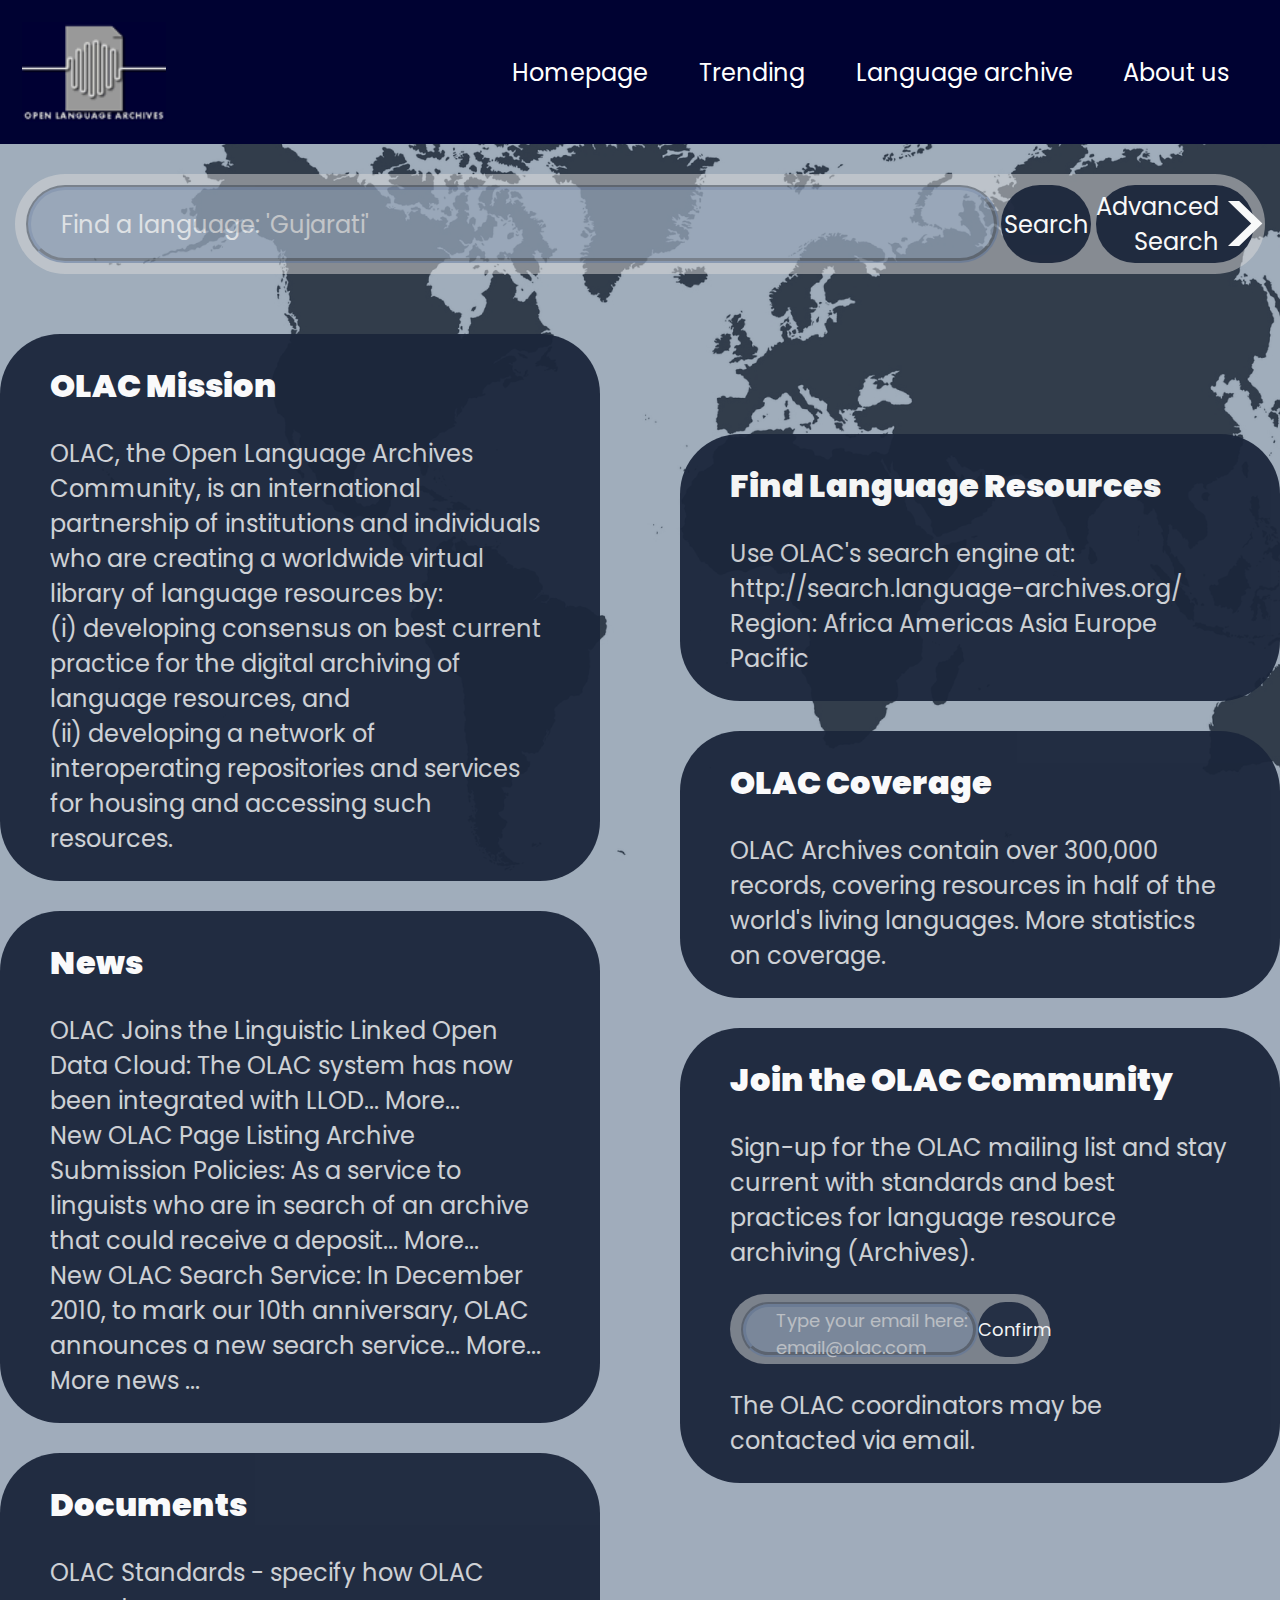
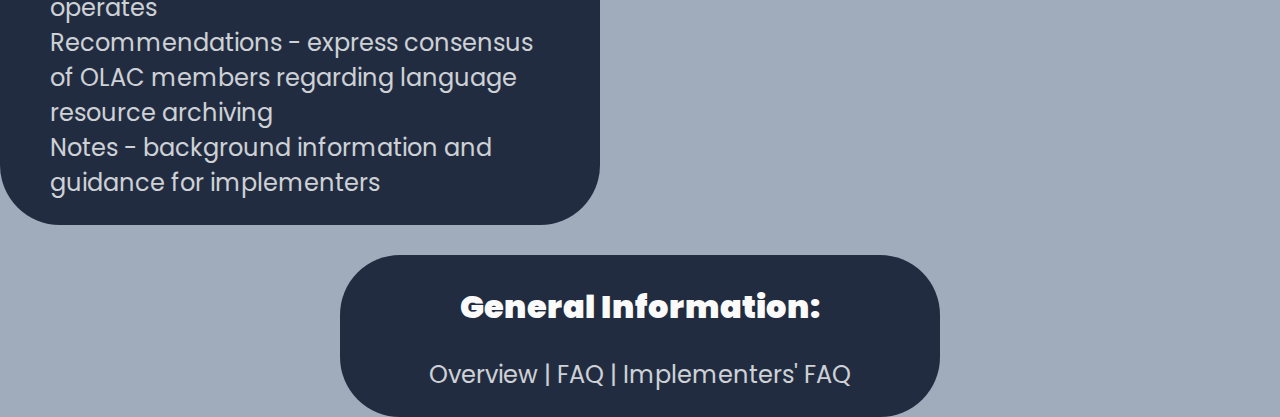
==== commit 5a9c2ad7: "Puntjes op de "i"" ====
--- a/index.html
+++ b/index.html
@@ -1,6 +1,7 @@
 <!DOCTYPE html>
 <html>
     <head>
+        <title>OLAC/Home</title>
         <link rel="stylesheet" href="styles.css">
         <link href='https://fonts.googleapis.com/css?family=Poppins' rel='stylesheet'>
     </head>
@@ -46,17 +47,17 @@
             <div>
                 <div>
                     <div>
-                        Find a language: 'Magi'
+                        Find a language: 'Gujarati'
                     </div>
                 </div>
                 <div>
                     <div>
-                        Search
+                        <a href="search_results.html">Search</a>
                     </div>
                 </div>
                 <div>
                     <div>
-                        Advanced Search
+                        <a href="advanced_search.html">Advanced Search</a>
                     </div>
                     <div>
                         >
@@ -72,8 +73,8 @@
                         <div>
                             <h2>OLAC Mission</h2>
                             <p>
-                                OLAC, the Open Language Archives Community, is an international partnership of institutions and individuals who are creating a worldwide virtual library of language resources by: 
-                                (i) developing consensus on best current practice for the digital archiving of language resources, and (ii) developing a network of interoperating repositories and services for housing and accessing such resources.
+                                OLAC, the Open Language Archives Community, is an international partnership of institutions and individuals who are creating a worldwide virtual library of language resources by: <br/>
+                                (i) developing consensus on best current practice for the digital archiving of language resources, and <br/>(ii) developing a network of interoperating repositories and services for housing and accessing such resources.
                             </p>
                         </div>
                     </div>
@@ -82,9 +83,9 @@
                         <div>
                             <h2>News</h2>
                             <p>
-                                OLAC Joins the Linguistic Linked Open Data Cloud: The OLAC system has now been integrated with LLOD... More...
-                                New OLAC Page Listing Archive Submission Policies: As a service to linguists who are in search of an archive that could receive a deposit... More...
-                                New OLAC Search Service: In December 2010, to mark our 10th anniversary, OLAC announces a new search service... More...
+                                OLAC Joins the Linguistic Linked Open Data Cloud: The OLAC system has now been integrated with LLOD... More...<br/>
+                                New OLAC Page Listing Archive Submission Policies: As a service to linguists who are in search of an archive that could receive a deposit... More...<br/>
+                                New OLAC Search Service: In December 2010, to mark our 10th anniversary, OLAC announces a new search service... More...<br/>
                                 More news ...
                             </p>
                         </div>
@@ -94,9 +95,9 @@
                         <div>
                             <h2>Documents</h2>
                             <p>
-                                OLAC Standards      - specify how OLAC operates                                                          
-                                Recommendations - express consensus of OLAC members regarding language resource archiving
-                                Notes                          - background information and guidance for implementers  
+                                OLAC Standards      - specify how OLAC operates <br/>                                          
+                                Recommendations - express consensus of OLAC members regarding language resource archiving<br/>
+                                Notes                          - background information and guidance for implementers  <br/>
                             </p>
                         </div>
                     </div>
@@ -107,7 +108,7 @@
                         <div>
                             <h2>Find Language Resources</h2>
                             <p>  
-                                Use OLAC's search engine at: http://search.language-archives.org/
+                                Use OLAC's search engine at: http://search.language-archives.org/<br/>
                                 Region: Africa Americas Asia Europe Pacific
                             </p>
                         </div>
--- a/styles.css
+++ b/styles.css
@@ -21,6 +21,13 @@
     text-align: center;
 }
 
+a {
+    color: #ffffff;
+}
+
+a:visited {
+    color: #95d4ff;
+}
 /* --------------------------------------------------------------------------- CSS for id: header, start --------------------------------------------------------------------------- */
 #header {
     height: 144px;
@@ -57,9 +64,12 @@
     margin-left: 0;
 }
 
-a {
-    color: #ffffff;
+#header a {
     text-decoration: none;
+}
+
+#header a:visited {
+    color: #ffffff;
 }
 /* --------------------------------------------------------------------------- CSS for id: header, end --------------------------------------------------------------------------- */
 
@@ -153,7 +163,107 @@
     font-size: 96px;
     margin-top: -32px;
 }
+
+#search-bar a {
+    text-decoration: none;
+}
+
+#search-bar a:visited {
+    color: #ffffff;
+}
 /* --------------------------------------------------------------------------- CSS for id: search-bar, end --------------------------------------------------------------------------- */
+
+
+
+/* --------------------------------------------------------------------------- CSS for id: search-bar-min, start --------------------------------------------------------------------------- */
+#search-bar-min {
+    width: 85.9375%;
+    height: 100px;
+    margin-bottom: 60px;
+    margin-left: auto;
+    margin-right: auto;
+    display: relative;
+}
+
+#search-bar-min > div {
+    position: absolute;
+    width: inherit;
+    height: inherit;
+}
+
+#search-bar-min > div:first-child {
+    background-color: #D9D9D9;
+    border-radius: 50px;
+    opacity: 50%;
+}
+
+#search-bar-min > div:last-child {
+    display: flex;
+    flex-direction: row;
+}
+
+#search-bar-min > div:last-child > div {
+    height: 78%;
+    border-radius: 39px;
+    margin: auto;
+}
+
+#search-bar-min > div:last-child > div:first-child {
+    margin-left: 11px;
+    margin-right: 0;
+}
+
+#search-bar-min > div:last-child > div:last-child {
+    margin-right: 11px;
+}
+
+#search-bar-min > div:last-child > div {
+    display: flex;
+}
+
+#search-bar-min > div:last-child > div:first-child {
+    width: 86.5%;
+    background-color: #778DA9;
+    opacity: 50%;
+    box-sizing: border-box;
+    border: 5px groove #1b263b88;
+}
+
+#search-bar-min > div:last-child > div:nth-child(2) {
+    width: 12%;
+    background-color: #1B263B;
+    opacity: 95%;
+}
+
+#search-bar-min > div:last-child > div > div {
+    width: fit-content;
+    margin: auto;
+    color: #ffffff;
+    font-size: 24px;
+}
+
+#search-bar-min > div:last-child > div:first-child > div {
+    margin-left: 30px;
+}
+
+#search-bar-min > div:last-child > div:nth-child(3) > div:first-child {
+    margin-right: 0;
+}
+
+#search-bar-min > div:last-child > div:nth-child(3) > div:last-child {
+    margin-left: 0;
+    font-size: 96px;
+    margin-top: -32px;
+}
+
+#search-bar-min a {
+    text-decoration: none;
+}
+
+#search-bar-min a:visited {
+    color: #ffffff;
+}
+/* --------------------------------------------------------------------------- CSS for id: search-bar-min, end --------------------------------------------------------------------------- */
 
 
 
@@ -285,10 +395,11 @@
     font-size: 24px;
     opacity: 80%;
 }
+/* --------------------------------------------------------------------------- CSS for class: container1, end --------------------------------------------------------------------------- */
+
+
 
 /* --------------------------------------------------------------------------- CSS for search results, start --------------------------------------------------------------------------- */
-
-
 .container:not(.center) div.advanced_search {
     background-color: #D9D9D9;
     border-radius: 30px;
@@ -329,7 +440,6 @@
     background-color: #1B263B;
     color: #FFFFFF;
     border-radius: 20px;
-    /* margin: auto; */
     width: 100%;
 }
 
@@ -348,7 +458,6 @@
 .advanced_search_results_body td{
     background-color: #a9b4c2;
     border-radius: 20px;
-    /* border-spacing: 20px; */
     width: 14%;
     text-align: center;
 }
@@ -356,6 +465,7 @@
 .advanced_search_results_body .language_tag {
     background-color: #1B263B;
     color: #FFFFFF;
+    height: 34px;
 }
 
 .advanced_search p {
@@ -369,11 +479,49 @@
     color: #FFFFFF;
 }
 
-a:visited {
-    color: #95d4ff;
-}
-
-
+.row-flex {
+    margin-top: 20px;
+    margin-bottom: 20px;
+    display: flex;
+    flex-direction: row;
+    gap: 10px;
+}
+
+#advanced_search_button {
+    border-radius: 50px;
+    height: 60px;
+    width: 12%;
+    background-color: #1B263B;
+    opacity: 95%;
+    display: flex;
+    flex-direction: row;
+    text-align: right;
+}
+
+#advanced_search_button > div {
+    width: fit-content;
+    margin: auto;
+    color: #ffffff;
+    font-size: 18px;
+    margin-right: 0;
+}
+
+#advanced_search_button > div:last-child {
+    margin-left: 0;
+    margin-right: auto;
+    font-size: 70px;
+    margin-top: -21px;
+}
+
+#advanced_search_button a {
+    text-decoration: none;
+    padding: 0;
+    border-radius: 0;
+}
+
+#advanced_search_button a:visited {
+    color: #ffffff;
+}
 /* --------------------------------------------------------------------------- CSS for search results, end --------------------------------------------------------------------------- */
 
 
@@ -541,81 +689,102 @@
 
 
 /* --------------------------------------------------------------------------- CSS for class: container4, start --------------------------------------------------------------------------- */
-.container4 {
-    width: 93.75%;
-    margin-left: auto;
-    margin-right: auto;
-    display: relative;
-    height: 1400px;
-}
-
-.container4 > div {
+.container4{
+    display: flex;
+    flex-direction: row;
+    height: 1600px;
+}
+.container4_1 {
+    width: 15%;
+    margin-left: auto;
+    margin-right: auto;
+}
+
+.container4_1 > div {
     position: absolute;
     width: inherit;
     height: inherit;
 }
 
-.container4 > div:first-child {
+.container4_1 > div:first-child {
     background-color: #D9D9D9;
+    border-radius: 10px; 
+    padding: 10px;
+}
+
+.container4_2 {
+    width: 77%;
+    margin-left: auto;
+    margin-right: auto;
+}
+
+.container4_2 > div {
+    position: absolute;
+    width: inherit;
+    height: inherit;
+}
+
+.container4_2 > div:first-child {
+    background-color: #D9D9D9;
+    border-radius: 10px; 
+}
+
+.headpiece {
+    width: fit-content;
+    margin: 20px 0px 20px 40px;
+    background-color: #415A77;
+    color: white;
     border-radius: 10px;
-    
-}
-
-.container4 > div:last-child {
-    display: flex;
-    flex-direction: column;
-}
-
-.container4 > div:last-child > div:first-child {
-    background-color: #415A77;
-    position: absolute;
-    left: 5%;
-    top: 2%;
-    border-radius: 10px;
-    width: 11%;
     padding: 10px;
     font-weight: bold;
 }
 
-.container4 > div:last-child > div {
+.texts {
+    margin: 0px 0px 60px 40px;
     background-color: #1B263B;
     width: 91.7%;
     opacity: 95%;
     color: white;
     border-radius: 10px;
-    margin: auto;
-    margin-bottom: 0;
-    display: flex;
-    flex-direction: row;
-}
-
-.container4 > div:last-child > div:first-child {
-    margin: auto;
-}
-
-.container4 > div:last-child > div:last-child {
-    margin: auto;
-}
-
-.container4 > div:last-child > div > div {
-    margin: auto;
-}
-
-.container4 > div:last-child > div > div:first-child {
-    width: 80.8%;
-}
-
-.container4 h2 {
-    font-size: 32px;
-    font-weight: 900;
-}
-
-.container4 p {
-    font-size: 24px;
-    opacity: 80%;
+    display: flex;
+    padding: 10px;
 }
 /* --------------------------------------------------------------------------- CSS for class: container4, end --------------------------------------------------------------------------- */
 
+
+
+/* --------------------------------------------------------------------------- CSS for id: info title back iso, start --------------------------------------------------------------------------- */
+/* Includes all divs inside the 'info' div */
+#info {
+    display: flex;
+    flex-direction: row;
+}
+
+#title {
+    width: 15%;
+    height: fit-content;
+    margin-left: 50%;
+    margin-bottom: 10px;
+    background-color: #415A77;
+    color: white;
+    border-radius: 10px;
+    text-align: center;
+    font-weight: bold;
+}
+
+#iso {
+    width: 15%;
+    height: fit-content;
+    padding: 4px;
+    margin-left: auto;
+    margin-right: 2%;
+    margin-bottom: 10px;
+    background-color: #415A77;
+    color: white;
+    border-radius: 10px;
+    text-align: center;
+}
+/* --------------------------------------------------------------------------- CSS for class: info title back iso, end --------------------------------------------------------------------------- */
 
 /* This style is a modyfied version of the one from this site: 
 https://www.w3schools.com/howto/tryit.asp?filename=tryhow_js_scroll_to_top */
@@ -634,4 +803,4 @@
     padding: 15px;
     border-radius: 200px;
     opacity: 95%;
-}+}
